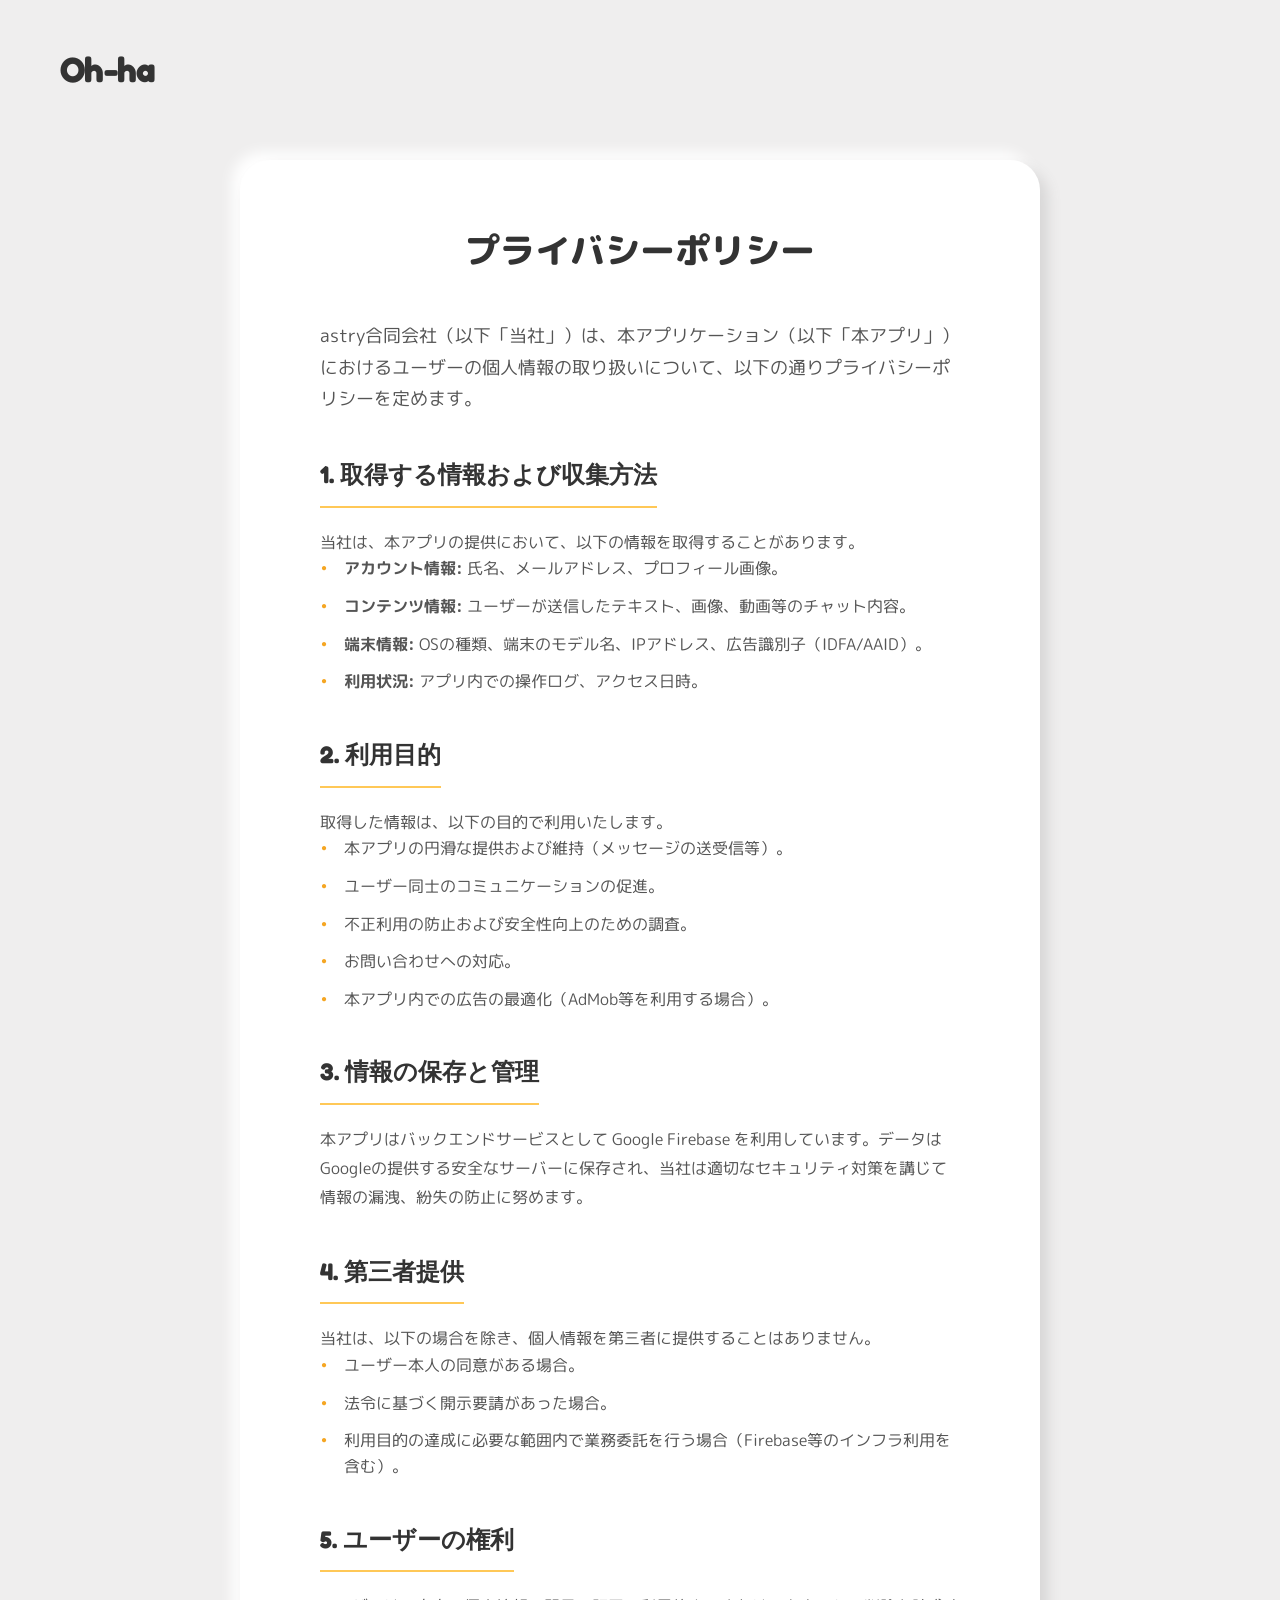
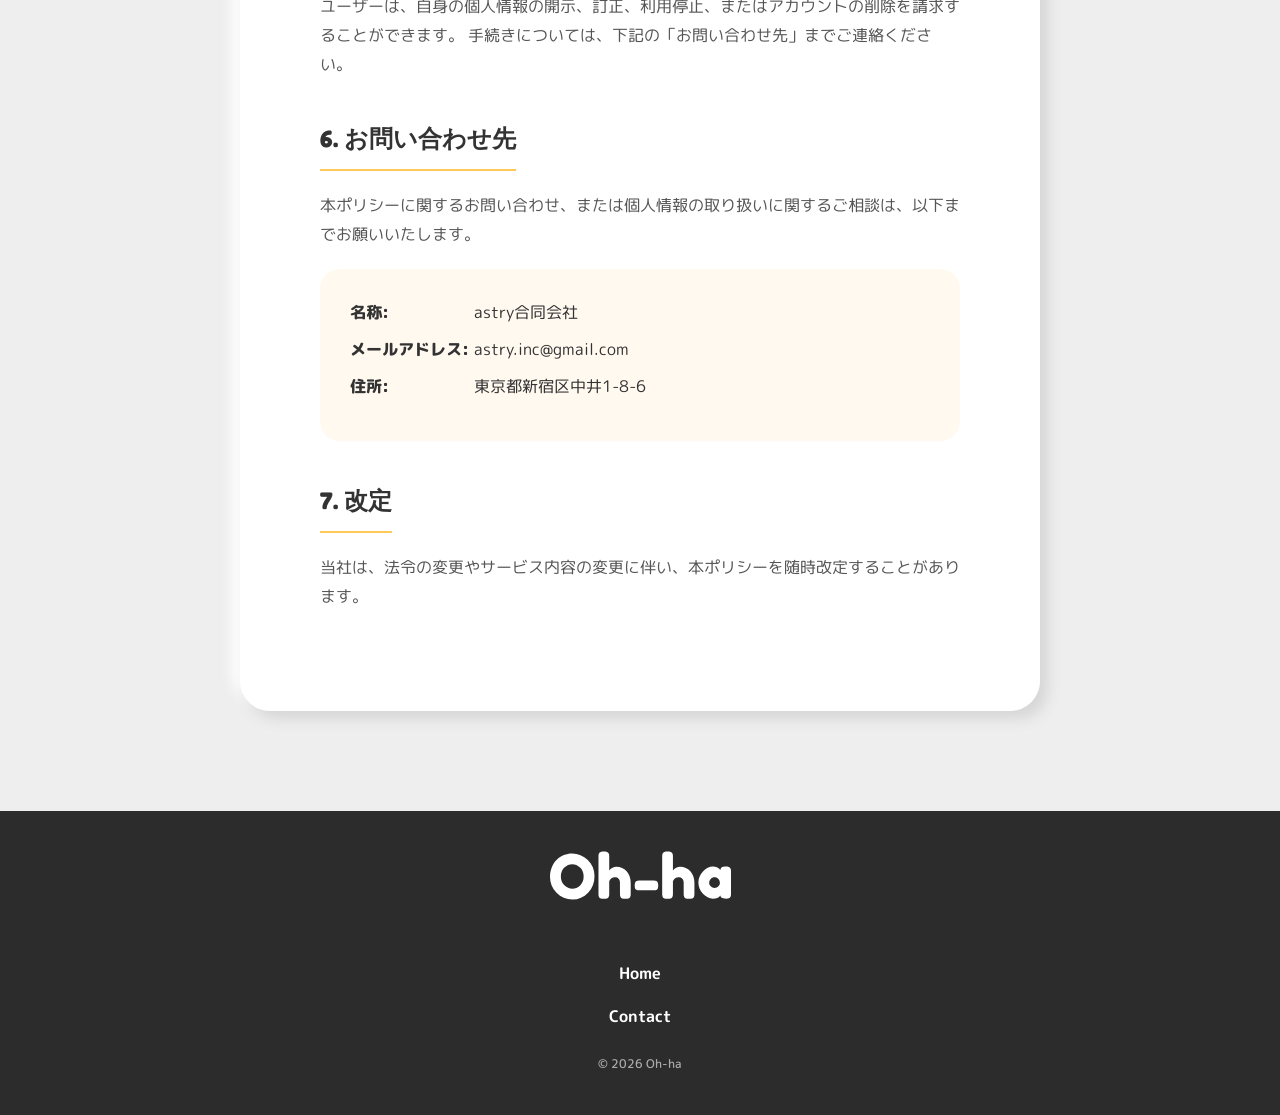
==== privacy.html @ 3bc540cf "feat: add privacy policy page and link it from index.html" ====
<!DOCTYPE html>
<html lang="ja">
<head>
    <meta charset="UTF-8">
    <meta name="viewport" content="width=device-width, initial-scale=1.0">
    <title>プライバシーポリシー - Oh-ha!</title>
    <meta name="description" content="Oh-ha!のプライバシーポリシーです。ユーザーの個人情報の取り扱いについて定めています。">
    
    <link rel="preconnect" href="https://fonts.googleapis.com">
    <link rel="preconnect" href="https://fonts.gstatic.com" crossorigin>
    <link href="https://fonts.googleapis.com/css2?family=Fredoka:wght@300..700&family=M+PLUS+Rounded+1c:wght@400;500;700;800;900&display=swap" rel="stylesheet">
    <link rel="stylesheet" href="https://cdnjs.cloudflare.com/ajax/libs/font-awesome/6.4.0/css/all.min.css">
    <link rel="stylesheet" href="assets/css/style.css">
    <link rel="icon" href="assets/img/favicon.ico" type="image/x-icon">
    
    <style>
        .privacy {
            padding: 160px 24px 100px;
            background: var(--bg-gray);
            min-height: 100vh;
        }

        .privacy__inner {
            max-width: 800px;
            margin: 0 auto;
            background: var(--white);
            padding: 60px 80px;
            border-radius: var(--radius-lg);
            box-shadow: var(--shadow-neumo);
        }

        .privacy__title {
            font-family: var(--font-ja);
            font-size: 2.2rem;
            font-weight: 800;
            color: var(--text-dark);
            margin-bottom: 40px;
            text-align: center;
        }

        .privacy__intro {
            font-size: 1.1rem;
            line-height: 1.8;
            color: var(--text-body);
            margin-bottom: 40px;
        }

        .privacy__section {
            margin-bottom: 40px;
        }

        .privacy__section-title {
            font-size: 1.5rem;
            font-weight: 800;
            color: var(--text-dark);
            margin-bottom: 20px;
            padding-bottom: 10px;
            border-bottom: 2px solid var(--orange-light);
            display: inline-block;
        }

        .privacy__list {
            list-style: none;
            padding-left: 0;
        }

        .privacy__list-item {
            position: relative;
            padding-left: 1.5rem;
            margin-bottom: 12px;
            color: var(--text-body);
            line-height: 1.6;
        }

        .privacy__list-item::before {
            content: '•';
            color: var(--orange);
            font-weight: bold;
            position: absolute;
            left: 0;
        }

        .privacy__text {
            color: var(--text-body);
            line-height: 1.8;
        }

        .privacy__contact-box {
            background: var(--bg-cream);
            padding: 30px;
            border-radius: var(--radius-md);
            margin-top: 20px;
        }

        .privacy__contact-item {
            margin-bottom: 10px;
        }

        .privacy__contact-label {
            font-weight: 800;
            color: var(--text-dark);
            width: 120px;
            display: inline-block;
        }

        @media (max-width: 768px) {
            .privacy {
                padding: 120px 16px 60px;
            }
            .privacy__inner {
                padding: 40px 24px;
                border-radius: var(--radius-md);
            }
            .privacy__title {
                font-size: 1.8rem;
            }
            .privacy__section-title {
                font-size: 1.3rem;
            }
            .privacy__contact-label {
                width: 100px;
            }
        }
    </style>
</head>
<body>

    <!-- Header -->
    <header class="header">
        <div class="header__inner">
            <a href="./" class="header__logo">Oh-ha</a>
        </div>
    </header>

    <main>
        <section class="privacy">
            <div class="privacy__inner">
                <h1 class="privacy__title">プライバシーポリシー</h1>
                
                <p class="privacy__intro">
                    astry合同会社（以下「当社」）は、本アプリケーション（以下「本アプリ」）におけるユーザーの個人情報の取り扱いについて、以下の通りプライバシーポリシーを定めます。
                </p>

                <div class="privacy__section">
                    <h2 class="privacy__section-title">1. 取得する情報および収集方法</h2>
                    <p class="privacy__text">当社は、本アプリの提供において、以下の情報を取得することがあります。</p>
                    <ul class="privacy__list">
                        <li class="privacy__list-item"><strong>アカウント情報:</strong> 氏名、メールアドレス、プロフィール画像。</li>
                        <li class="privacy__list-item"><strong>コンテンツ情報:</strong> ユーザーが送信したテキスト、画像、動画等のチャット内容。</li>
                        <li class="privacy__list-item"><strong>端末情報:</strong> OSの種類、端末のモデル名、IPアドレス、広告識別子（IDFA/AAID）。</li>
                        <li class="privacy__list-item"><strong>利用状況:</strong> アプリ内での操作ログ、アクセス日時。</li>
                    </ul>
                </div>

                <div class="privacy__section">
                    <h2 class="privacy__section-title">2. 利用目的</h2>
                    <p class="privacy__text">取得した情報は、以下の目的で利用いたします。</p>
                    <ul class="privacy__list">
                        <li class="privacy__list-item">本アプリの円滑な提供および維持（メッセージの送受信等）。</li>
                        <li class="privacy__list-item">ユーザー同士のコミュニケーションの促進。</li>
                        <li class="privacy__list-item">不正利用の防止および安全性向上のための調査。</li>
                        <li class="privacy__list-item">お問い合わせへの対応。</li>
                        <li class="privacy__list-item">本アプリ内での広告の最適化（AdMob等を利用する場合）。</li>
                    </ul>
                </div>

                <div class="privacy__section">
                    <h2 class="privacy__section-title">3. 情報の保存と管理</h2>
                    <p class="privacy__text">
                        本アプリはバックエンドサービスとして Google Firebase を利用しています。データはGoogleの提供する安全なサーバーに保存され、当社は適切なセキュリティ対策を講じて情報の漏洩、紛失の防止に努めます。
                    </p>
                </div>

                <div class="privacy__section">
                    <h2 class="privacy__section-title">4. 第三者提供</h2>
                    <p class="privacy__text">当社は、以下の場合を除き、個人情報を第三者に提供することはありません。</p>
                    <ul class="privacy__list">
                        <li class="privacy__list-item">ユーザー本人の同意がある場合。</li>
                        <li class="privacy__list-item">法令に基づく開示要請があった場合。</li>
                        <li class="privacy__list-item">利用目的の達成に必要な範囲内で業務委託を行う場合（Firebase等のインフラ利用を含む）。</li>
                    </ul>
                </div>

                <div class="privacy__section">
                    <h2 class="privacy__section-title">5. ユーザーの権利</h2>
                    <p class="privacy__text">
                        ユーザーは、自身の個人情報の開示、訂正、利用停止、またはアカウントの削除を請求することができます。 手続きについては、下記の「お問い合わせ先」までご連絡ください。
                    </p>
                </div>

                <div class="privacy__section">
                    <h2 class="privacy__section-title">6. お問い合わせ先</h2>
                    <p class="privacy__text">本ポリシーに関するお問い合わせ、または個人情報の取り扱いに関するご相談は、以下までお願いいたします。</p>
                    <div class="privacy__contact-box">
                        <div class="privacy__contact-item">
                            <span class="privacy__contact-label">名称:</span> astry合同会社
                        </div>
                        <div class="privacy__contact-item">
                            <span class="privacy__contact-label">メールアドレス:</span> astry.inc@gmail.com
                        </div>
                        <div class="privacy__contact-item">
                            <span class="privacy__contact-label">住所:</span> 東京都新宿区中井1-8-6
                        </div>
                    </div>
                </div>

                <div class="privacy__section">
                    <h2 class="privacy__section-title">7. 改定</h2>
                    <p class="privacy__text">
                        当社は、法令の変更やサービス内容の変更に伴い、本ポリシーを随時改定することがあります。
                    </p>
                </div>
            </div>
        </section>
    </main>

    <!-- Footer -->
    <footer class="footer">
        <div class="footer__inner">
            <div class="footer__logo">
                <a href="./"><img src="assets/img/logo_w.svg" alt="Oh-ha"></a>
            </div>
            <div class="footer__bottom">
                <a href="./" class="footer__link">Home</a>
                <a href="https://forms.gle/Ja2dToqV79UWPRsLA" class="footer__link" target="_blank">Contact</a>
                <p class="footer__copy">&copy; 2026 Oh-ha</p>
            </div>
        </div>
    </footer>

</body>
</html>
---- assets/css/style.css ----
/* =============================================
   Oh-ha LP — style.css
   Mobile-first, matches the provided design
   ============================================= */

@import url('https://fonts.googleapis.com/css2?family=Fredoka:wght@300..700&family=M+PLUS+Rounded+1c&display=swap');

/* --- Reset & Variables --- */
:root {
    --orange: #F5A623;
    --orange-light: #FFC857;
    --orange-dark: #E8961E;
    --bg-cream: #FFF9F0;
    --bg-gray: #EFEEEE;
    --text-dark: #333333;
    --text-body: #555555;
    --text-light: #888888;
    --white: #FFFFFF;
    --dark: #2C2C2C;
    --radius-sm: 12px;
    --radius-md: 20px;
    --radius-lg: 30px;
    --font-ja: 'M PLUS Rounded 1c', sans-serif;
    --font-en: 'Fredoka', sans-serif;
    --shadow-neumo: 8px 8px 14px #d7d6d6, -8px -8px 14px #ffffff;
    --shadow-neumo-orange: 8px 8px 14px #e09d3e, -8px -8px 14px #ffc950;
}

*,
*::before,
*::after {
    margin: 0;
    padding: 0;
    box-sizing: border-box;
}

html {
    font-size: 16px;
    scroll-behavior: smooth;
    -webkit-font-smoothing: antialiased;
}

body {
    font-family: var(--font-ja);
    color: var(--text-dark);
    line-height: 1.7;
    background: var(--bg-gray);
    overflow-x: hidden;
}

img {
    max-width: 100%;
    height: auto;
    display: block;
}

a {
    text-decoration: none;
    color: inherit;
}

ul {
    list-style: none;
}

h1, h2 {
    font-family: var(--font-en);
}

.pc{
    display: block;
}
.sp {
    display: none;
}

@media (max-width: 600px) {
    .pc {
        display: none;
    }
    .sp {
        display: block;
    }
}

/* =============================================
   Header
   ============================================= */
.header {
    position: absolute;
    top: 0;
    left: 0;
    width: 100%;
    z-index: 100;
    padding: 40px 60px;
}

.header__inner {
    max-width: 1200px;
    margin: 0 auto;
}

.header__logo {
    font-family: var(--font-en);
    font-weight: 800;
    font-size: 2.2rem;
    color: var(--text-dark);
    letter-spacing: -0.02em;
}

/* =============================================
   Hero Section
   ============================================= */
.hero {
    position: relative;
    padding: 0;
    overflow: hidden;
    min-height: clamp(600px, 100vh, 900px);
    display: flex;
    align-items: center;
    z-index: 3;
}

/* The white circular area */
.hero::before {
    content: '';
    position: absolute;
    top: -55%;
    left: -15%;
    width: 85vw;
    height: 85vw;
    max-width: 1100px;
    max-height: 1100px;
    background: #f4f4f4;
    border-radius: 50%;
    z-index: 0;
    box-shadow: var(--shadow-neumo);
}

.hero__inner {
    max-width: 1200px;
    margin: 0 auto;
    position: relative;
    z-index: 1;
    display: flex;
    align-items: center;
    justify-content: space-between;
    gap: 40px;
    padding: 0 0 0 40px;
    width: 100%;
}

.hero__text {
    flex: 1.1;
    text-align: left;
}

.hero__title {
    font-family: var(--font-en);
    font-weight: 800;
    font-size: clamp(2.5rem, 7vw, 4.8rem);
    line-height: 1.1;
    color: #333;
    margin-bottom: 32px;
}

.hero__desc {
    font-size: clamp(0.95rem, 2.8vw, 1.25rem);
    line-height: 1.8;
    color: #555;
    margin-bottom: 48px;
    font-weight: 700;
}

.btn {
    display: inline-block;
    border: none;
    cursor: pointer;
    font-family: var(--font-ja);
    font-weight: 800;
    transition: all 0.3s ease;
}

.btn--primary {
    background: #FFAC33;
    color: var(--white);
    font-size: 1.1rem;
    padding: 18px 45px;
    border-radius: 100px;
    box-shadow: 0 10px 30px rgba(255, 172, 51, 0.25);
}

.btn--primary:hover {
    transform: translateY(-5px);
    box-shadow: 0 15px 40px rgba(255, 172, 51, 0.35);
    background: #DD9120;
}

.hero__image {
    display: flex;
    justify-content: flex-end;
    align-items: flex-end;
}

.hero__img {
    width: 100%;
    max-width: 700px;
    height: auto;
}


/* =============================================
   Concepts Section
   ============================================= */
.concepts {
    background: #FFB347;
    padding: 30px 24px;
    position: relative;
}

.concepts::before {
    content: '';
    position: absolute;
    top: 0;
    left: 0;
    width: 100%;
    aspect-ratio: 1440 / 212;
    background: url("../img/concepts_before.svg") no-repeat center bottom;
    background-size: cover;
    transform: translateY(-96%);
    z-index: 2;
}

.concepts::after {
    content: '';
    position: absolute;
    bottom: 0;
    left: 0;
    width: 100%;
    aspect-ratio: 1440 / 204;
    background: url("../img/concepts_after.svg") no-repeat center top;
    background-size: cover;
    transform: translateY(99%);
    z-index: 9;
}

.concepts__inner {
    max-width: 1200px;
    margin: 0 auto;
}

.concepts__header {
    display: flex;
    flex-direction: column;
    align-items: flex-end;
    text-align: right;
    margin-bottom: 60px;
}

.concepts__title {
    font-family: var(--font-en);
    font-weight: 600;
    font-size: clamp(3rem, 10vw, 7.5rem);
    color: #333;
    line-height: 1;
    margin: 0;
    letter-spacing: -0.02em;
}

.concepts__subtitle {
    font-size: clamp(1rem, 1.5vw, 1.4rem);
    font-weight: 800;
    line-height: 1.6;
    color: #333;
    margin-top: 10px;
}

.concepts__grid {
    display: grid;
    grid-template-columns: repeat(4, 1fr);
    grid-template-rows: repeat(3, auto);
    gap: 24px;
}

.concept-card {
    background: var(--white);
    border-radius: 40px;
    padding: 35px;
    box-shadow: var(--shadow-neumo-orange);
    display: flex;
    gap: 24px;
    align-items: center;
    transition: transform 0.3s ease;
}

.concept-card:hover {
    transform: translateY(-5px);
}

/* Grid Areas */
.concept-card--1 { grid-area: 1 / 1 / 2 / 3; }
.concept-card--2 { grid-area: 1 / 3 / 3 / 4; flex-direction: column; text-align: center; justify-content: space-between; }
.concept-card--3 { grid-area: 1 / 4 / 3 / 5; flex-direction: column; text-align: center; justify-content: space-between; }
.concept-card--4 { grid-area: 2 / 1 / 4 / 2; flex-direction: column; text-align: center; justify-content: space-between; }
.concept-card--5 { grid-area: 2 / 2 / 4 / 3; flex-direction: column; text-align: center; justify-content: space-between; }
.concept-card--6 { grid-area: 3 / 3 / 4 / 5; }

.concept-card__icon {
    width: 140px;
    height: 140px;
    border-radius: 50%;
    overflow: hidden;
    flex-shrink: 0;
}

.concept-card--1 .concept-card__icon,
.concept-card--6 .concept-card__icon {
    width: 120px;
    height: 120px;
}

.concept-card__icon img {
    width: 100%;
    height: 100%;
    object-fit: cover;
}

.concept-card__text {
    flex: 1;
}

.concept-card__label {
    font-size: 1.5rem;
    font-weight: 800;
    color: #333;
    margin-bottom: 12px;
    font-family: var(--font-ja);
}

.concept-card__desc {
    font-size: 1.1rem;
    line-height: 1.6;
    color: #555;
    font-weight: 500;
}

@media (max-width: 1100px) {
    .concepts::before{
        transform: translateY(-95%);
    }
    .concepts__grid {
        grid-template-columns: repeat(2, 1fr);
        grid-template-rows: auto;
    }
    .concept-card {
        grid-area: auto !important;
        flex-direction: row !important;
        text-align: left !important;
        padding: 20px;
        font-size: 0.8rem;
    }
    .concept-card--3,.concept-card--4 {
        flex-direction: row-reverse !important;
    }
    .concept-card__icon {
        width: 100px !important;
        height: 100px !important;
    }
    .concepts__header {
        align-items: center;
        text-align: center;
    }
}

@media (max-width: 600px) {
    .concepts__grid {
        grid-template-columns: 1fr;
    }
}

/* =============================================
   About Section
   ============================================= */
.about {
    background: #f4f4f4;
    padding: 250px 24px 200px;
}

.about__inner {
    max-width: 960px;
    margin: 0 auto;
    position: relative;
}
.about__inner::after {
    content: '';
    position: absolute;
    top: -5vh;
    right: 0;
    width: 440px;
    height: 440px;
    border-radius: 50%;
    background: #EFEEEE;
    box-shadow:  8px 8px 14px #d7d6d6,
                -8px -8px 14px #ffffff;
}

.about__heading {
    font-family: var(--font-en);
    font-weight: 600;
    font-size: clamp(3rem, 10vw, 5.5rem);
    color: #333;
    margin-bottom: 80px;
    letter-spacing: -0.02em;
}

.about__content {
    display: flex;
    align-items: center;
    justify-content: flex-start;
    gap: 80px;
}

.about__phone {
    flex: 1;
    max-width: 480px;
    background: #f4f4f4;
    border-radius: 120px;
    overflow: hidden;
    display: flex;
    justify-content: center;
    align-items: center;
}

.about__mockup-img {
    width: 100%;
    height: auto;
    border-radius: 0;
    box-shadow: none;
}

.about__text {
    text-align: left;
}

.about__title {
    font-size: clamp(2rem, 5vw, 3.2rem);
    font-weight: 800;
    line-height: 1.3;
    margin-bottom: 32px;
    color: #333;
    font-family: var(--font-ja);
}

.about__emoji {
    display: inline-block;
    animation: float 2.5s ease-in-out infinite;
    font-size: 1.2em;
}

@keyframes float {
    0%, 100% { transform: translateY(0) rotate(0); }
    50%      { transform: translateY(-10px) rotate(10deg); }
}

.about__desc {
    font-size: clamp(1rem, 1.5vw, 1.2rem);
    line-height: 2;
    color: #444;
    font-weight: 700;
}

@media (max-width: 900px) {
    .about {
        padding: 200px 24px 60px;
    }
    .about__content {
        flex-direction: column;
        gap: 60px;
    }
    .about__inner::after {
        top: -160px;
        width: 200px;
        height: 200px;
    }
    .about__heading {
        margin-bottom: 20px;
    }
    .about__text {
        text-align: center;
    }

}

/* =============================================
   CTA Section
   ============================================= */
.cta {
    background: #f4f4f4;
    padding: 0 24px 100px;
}

.cta__inner {
    max-width: 1100px;
    margin: 0 auto;
}

.cta__box {
    background: #FFB347;
    border-radius: 80px;
    padding: 100px 40px;
    text-align: center;
    box-shadow: var(--shadow-neumo);
}

.cta__title {
    font-size: clamp(2rem, 6vw, 3.5rem);
    font-weight: 800;
    margin-bottom: 20px;
    color: var(--white);
    font-family: var(--font-ja);
    letter-spacing: -0.01em;
}

.cta__desc {
    font-size: clamp(0.9rem, 2vw, 1.2rem);
    font-weight: 500;
    line-height: 1.6;
    margin-bottom: 48px;
    color: var(--white);
}

.cta__buttons {
    display: flex;
    flex-wrap: wrap;
    justify-content: center;
    gap: 20px;
}

.store-btn {
    display: inline-flex;
    align-items: center;
    background: #333;
    color: var(--white);
    padding: 15px 40px;
    border-radius: 100px;
    gap: 15px;
    transition: transform 0.3s ease, background 0.3s ease;
}

.store-btn:hover {
    transform: translateY(-5px);
    background: #222;
}

.store-btn--disabled {
    position: relative;
    pointer-events: none;
    cursor: default;
}

.store-btn--disabled > *:not(.store-btn__comingsoon) {
    opacity: 0.35;
    filter: blur(1px);
}

.store-btn__comingsoon {
    position: absolute;
    top: 50%;
    left: 50%;
    transform: translate(-50%, -50%);
    width: 100%;
    text-align: center;
    font-size: 1.1rem;
    font-weight: 900;
    color: #fff;
    letter-spacing: 0.05em;
    text-transform: uppercase;
    font-family: var(--font-en);
}

.store-btn i {
    font-size: 2.5rem;
}

.store-btn__text {
    display: flex;
    flex-direction: column;
    align-items: flex-start;
    line-height: 1.2;
}

.store-btn__text span {
    font-size: 0.65rem;
    letter-spacing: 0.05em;
    font-weight: 400;
}

.store-btn__text strong {
    font-size: 1.4rem;
    font-family: var(--font-en);
    font-weight: 700;
}

@media (max-width: 768px) {
    .cta {
        padding-bottom: 20px;
    }
    .cta__box {
        padding: 60px 24px;
        border-radius: 40px;
    }
    .store-btn {
        padding: 12px 30px;
    }
}

/* =============================================
   FAQ Section
   ============================================= */
.faq {
    background: #f4f4f4;
    padding: 100px 24px;
}

.faq__inner {
    max-width: 900px;
    margin: 0 auto;
}

.faq__heading {
    font-family: var(--font-en);
    font-weight: 800;
    font-size: clamp(3rem, 10vw, 5rem);
    text-align: center;
    color: #333;
    margin-bottom: 60px;
    letter-spacing: -0.02em;
}

.faq__list {
    display: flex;
    flex-direction: column;
    gap: 24px;
    border: none;
}

.faq__item {
    background: var(--white);
    border-radius: 50px;
    box-shadow: var(--shadow-neumo);
    border: none;
    cursor: pointer;
    overflow: hidden;
    transition: all 0.3s ease;
}

.faq__q {
    padding: 30px 50px;
    display: flex;
    justify-content: space-between;
    align-items: center;
}

.faq__q p {
    font-size: 1.1rem;
    font-weight: 700;
    color: #444;
    margin: 0;
    line-height: 1.4;
}

.faq__icon {
    width: 20px;
    height: 20px;
    position: relative;
    flex-shrink: 0;
}

.faq__icon::before,
.faq__icon::after {
    content: '';
    position: absolute;
    background: #444;
    transition: all 0.3s ease;
}

.faq__icon::before {
    top: 9px;
    left: 0;
    width: 20px;
    height: 2px;
}

.faq__icon::after {
    top: 0;
    left: 9px;
    width: 2px;
    height: 20px;
}

.faq__item.is-active .faq__icon::after {
    transform: rotate(90deg);
    opacity: 0;
}

.faq__a {
    max-height: 0;
    overflow: hidden;
    transition: all 0.3s ease;
    padding: 0 50px;
}

.faq__item.is-active .faq__a {
    max-height: 500px;
    padding-bottom: 30px;
}

.faq__a p {
    font-size: 1rem;
    font-weight: 500;
    color: #666;
    margin: 0;
    line-height: 1.6;
}

@media (max-width: 768px) {
    .faq__item {
        border-radius: 40px;
    }
    .faq__item p {
        font-size: 0.95rem;
    }
    .faq__heading {
        font-size: 3.5rem;
    }
}

/* =============================================
   Footer
   ============================================= */
.footer {
    background: #2c2c2c;
    color: var(--white);
    padding: 40px 24px 40px;
    text-align: center;
}

.footer__inner {
    max-width: 800px;
    margin: 0 auto;
}

.footer__share-label {
    font-size: 1.1rem;
    font-weight: 700;
    margin-bottom: 24px;
    letter-spacing: 0.05em;
    font-family: var(--font-ja);
}

.footer__icons {
    display: flex;
    justify-content: center;
    gap: 32px;
    margin-bottom: 60px;
}

.footer__icon {
    font-size: 2.5rem;
    color: var(--white);
    transition: opacity 0.3s ease;
    display: flex;
    align-items: center;
}

.footer__icon img {
    height: 2.2rem;
    width: auto;
}

.footer__icon:hover {
    opacity: 0.7;
}

.footer__logo {
    margin-bottom: 60px;
    display: flex;
    justify-content: center;
}

.footer__logo img {
    width: 100%;
    max-width: 320px;
    height: auto;
}

.footer__bottom {
    display: flex;
    flex-direction: column;
    align-items: center;
    gap: 16px;
}

.footer__link {
    font-size: 1rem;
    font-weight: 700;
    color: var(--white);
}

.footer__copy {
    font-size: 0.75rem;
    font-weight: 500;
    opacity: 0.6;
    margin-top: 8px;
}

@media (max-width: 768px) {
    .footer__logo img {
        width: 60%;
    }
}

/* =============================================
   Desktop / Tablet breakpoints
   ============================================= */

/* Tablet (>= 600px) */
@media (max-width: 600px) {
    .hero__title {
        font-size: 2.6rem;
    }

    .hero__image {
        width: 50%;
        max-width: 360px;
    }
}

/* Desktop (>= 768px) */
@media (max-width: 768px) {
    .header {
        padding: 28px 40px;
    }

    .hero {
        padding: 0px 40px 100px;
    }

    .hero__inner {
        flex-flow: column-reverse;
        gap: 48px;
        flex-wrap: wrap;
        padding: 0;
    }

    .hero__text {
        order: 1;
        text-align: left;
        flex: 1;
        width: 100%;
    }

    .hero__image {
        order: 2;
        flex: 1;
        max-width: 640px;
        width: 100%;
    }

    .hero__title {
        font-size: 2rem;
        text-align: center;
    }

    .hero__desc {
        font-size: 1rem;
        text-align: center;
    }

    .btn--primary{
        margin: 0 auto;
        display: block;
        width: 100%;
        text-align: center;
    }


    .cta__box {
        padding: 56px 48px;
    }

    .cta__box {
        padding: 80px 40px;
    }
}

/* Large Desktop (>= 1024px) */
@media (min-width: 1024px) {
    .hero__title {
        font-size: 3.6rem;
    }
}
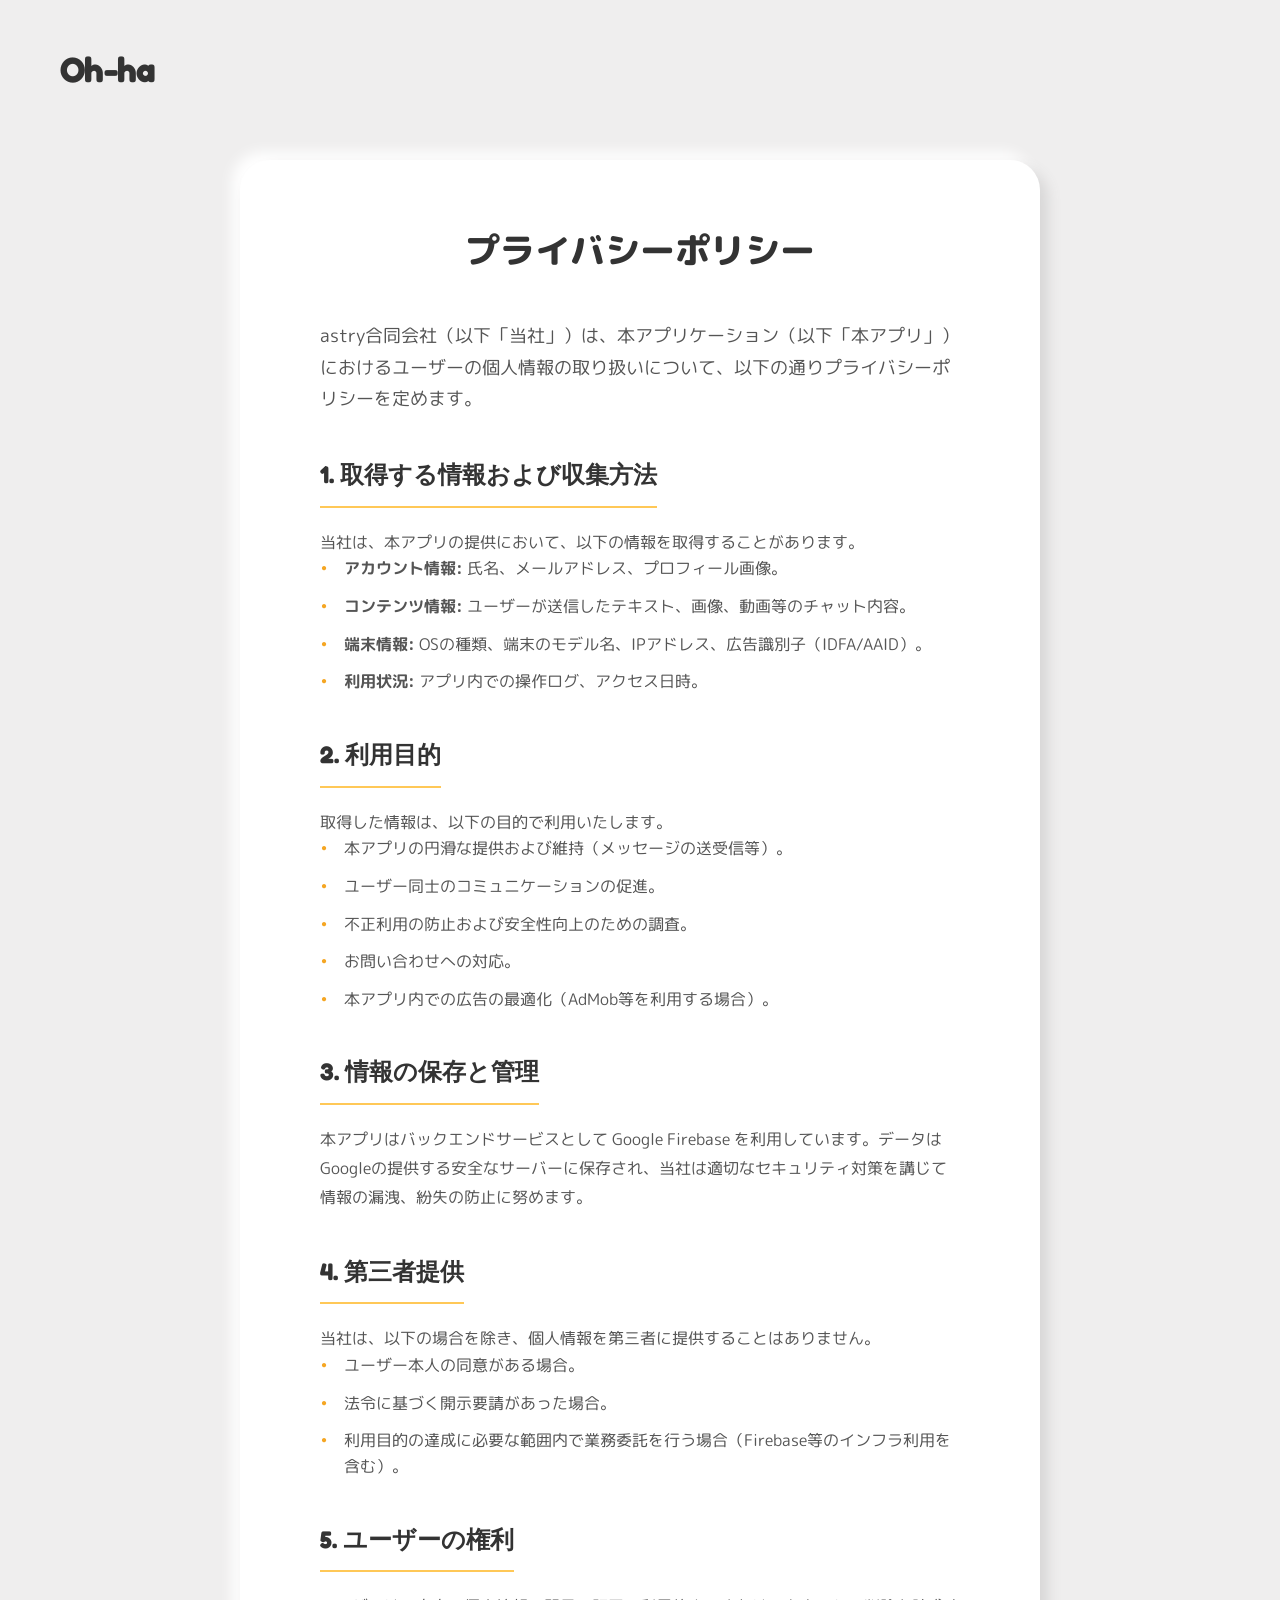
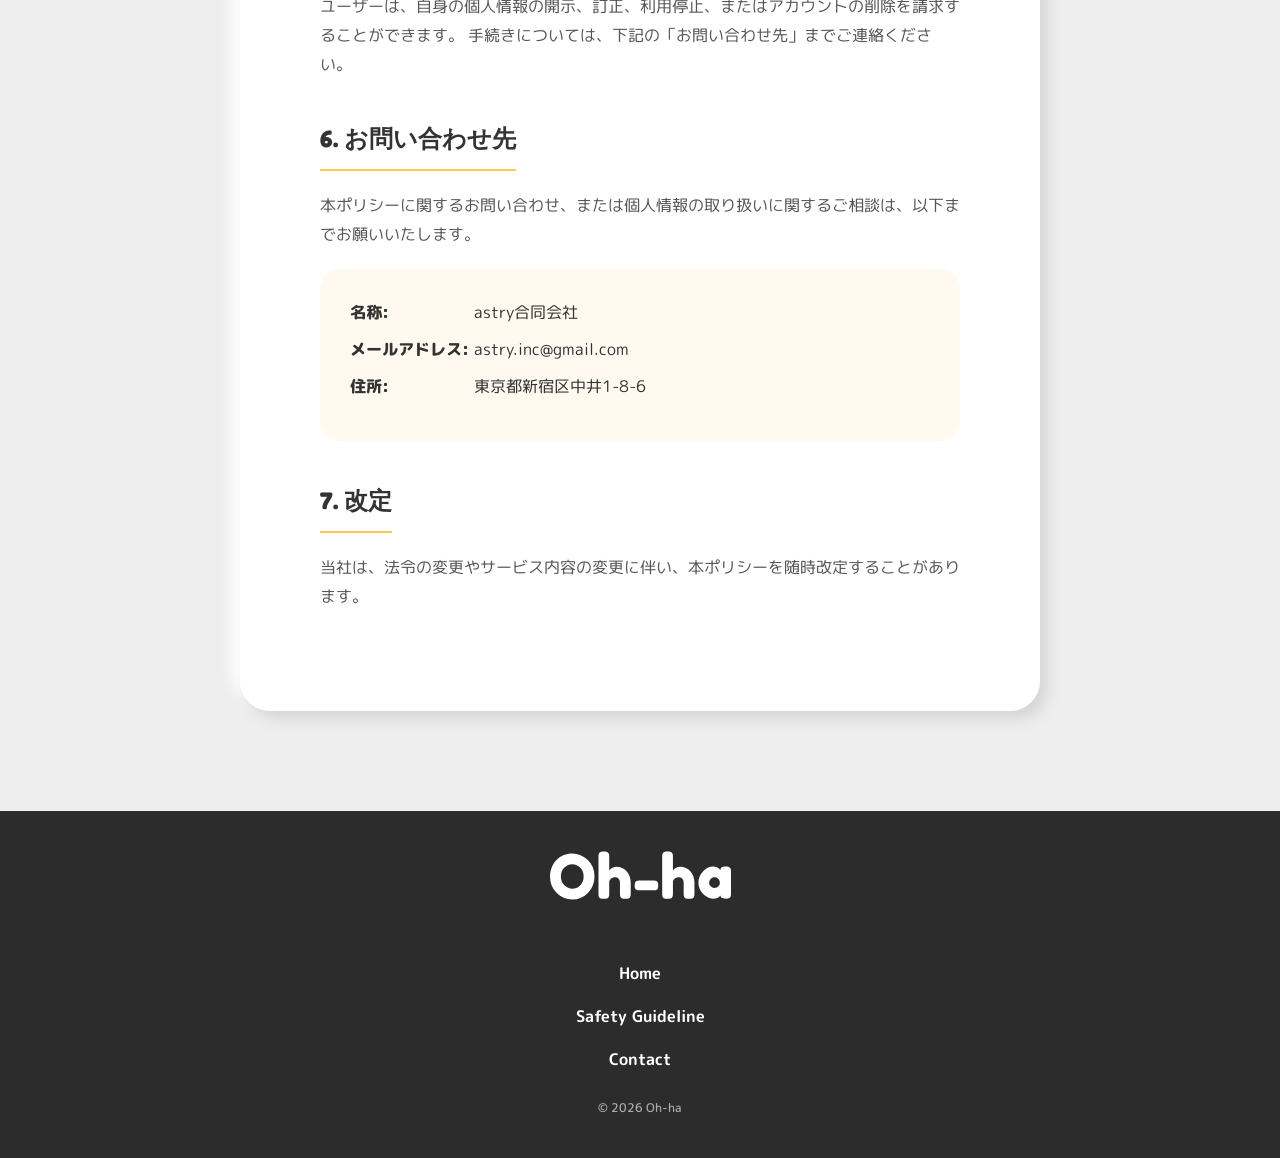
==== commit 8d30e0a9: "feat: add safety policy page and update navigation in index and privacy pages" ====
--- a/privacy.html
+++ b/privacy.html
@@ -222,6 +222,7 @@
             </div>
             <div class="footer__bottom">
                 <a href="./" class="footer__link">Home</a>
+                <a href="safety" class="footer__link">Safety Guideline</a>
                 <a href="https://forms.gle/Ja2dToqV79UWPRsLA" class="footer__link" target="_blank">Contact</a>
                 <p class="footer__copy">&copy; 2026 Oh-ha</p>
             </div>
